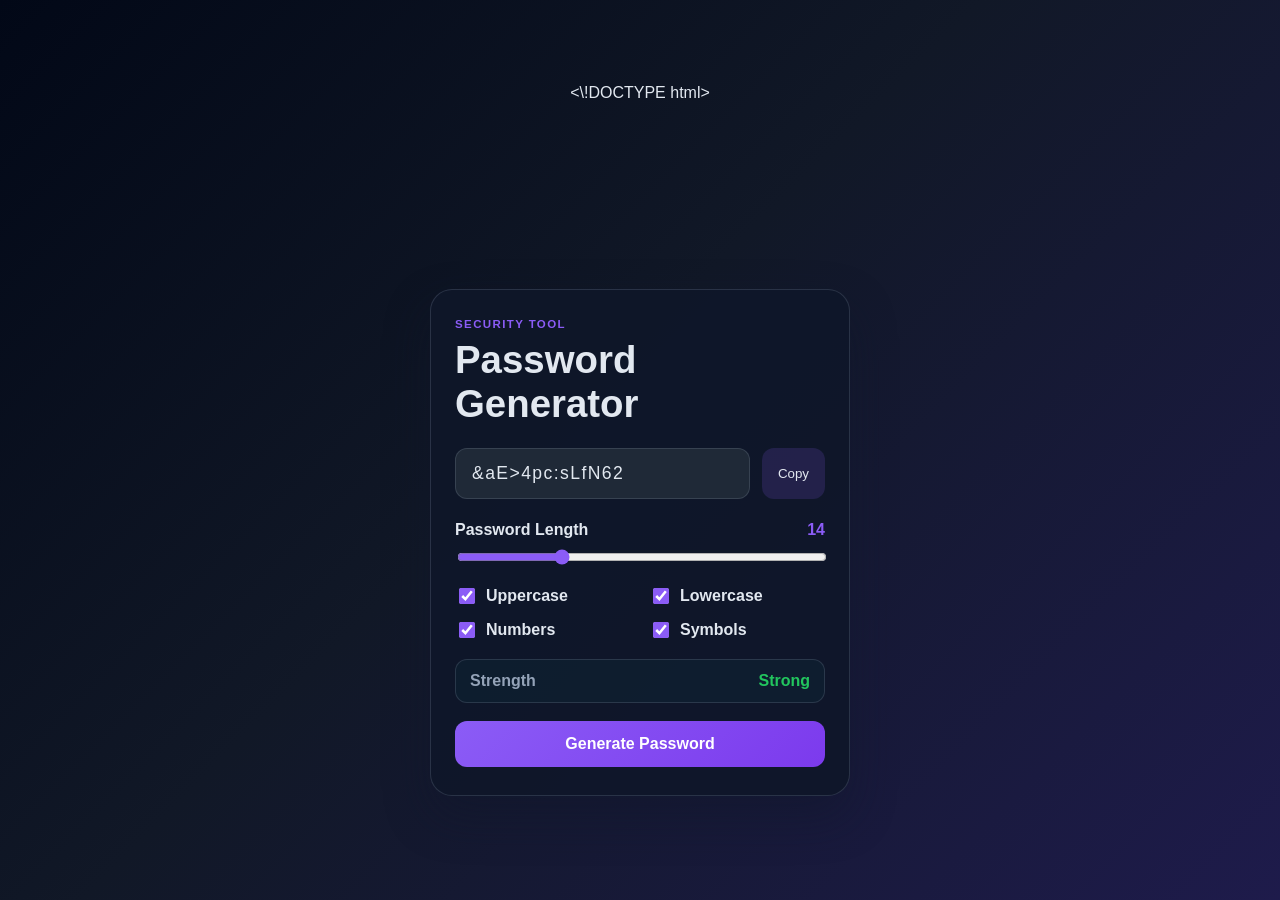
==== day-06-password-generator/index.html @ de3f6df9 "Add Password Generator project files including HTML, CSS, JS, and README" ====
<\!DOCTYPE html>
<html lang="en">
  <head>
    <meta charset="UTF-8" />
    <meta name="viewport" content="width=device-width, initial-scale=1.0" />
    <title>Password Generator</title>
    <link rel="stylesheet" href="style.css" />
  </head>
  <body>
    <main class="app">
      <div class="card">
        <p class="eyebrow">Security Tool</p>
        <h1>Password Generator</h1>

        <div class="password-box">
          <input
            type="text"
            id="passwordOutput"
            readonly
            aria-label="Generated password"
            value="P@ssw0rd!"
          />
          <button id="copyBtn" class="secondary-btn" type="button">Copy</button>
        </div>

        <div class="controls">
          <div class="label-row">
            <label for="lengthRange">Password Length</label>
            <span id="lengthValue">14</span>
          </div>
          <input id="lengthRange" type="range" min="8" max="30" value="14" />
        </div>

        <div class="options">
          <label class="check-item">
            <input type="checkbox" id="includeUppercase" checked />
            <span>Uppercase</span>
          </label>
          <label class="check-item">
            <input type="checkbox" id="includeLowercase" checked />
            <span>Lowercase</span>
          </label>
          <label class="check-item">
            <input type="checkbox" id="includeNumbers" checked />
            <span>Numbers</span>
          </label>
          <label class="check-item">
            <input type="checkbox" id="includeSymbols" checked />
            <span>Symbols</span>
          </label>
        </div>

        <div class="strength-box">
          <span>Strength</span>
          <strong id="strengthText">Strong</strong>
        </div>

        <button id="generateBtn" class="primary-btn" type="button">
          Generate Password
        </button>
      </div>
    </main>

    <script src="script.js"></script>
  </body>
</html>
---- day-06-password-generator/style.css ----
:root {
  --bg: #0f172a;
  --bg-soft: #111827;
  --card: rgba(15, 23, 42, 0.9);
  --panel: #1f2937;
  --border: rgba(148, 163, 184, 0.2);
  --text: #e2e8f0;
  --muted: #94a3b8;
  --primary: #8b5cf6;
  --primary-strong: #7c3aed;
  --accent: #22c55e;
  --danger: #f43f5e;
  --warning: #fbbf24;
  --shadow: rgba(15, 23, 42, 0.45);
}

* {
  box-sizing: border-box;
}

body {
  margin: 0;
  min-height: 100vh;
  font-family: Arial, Helvetica, sans-serif;
  background: linear-gradient(135deg, #020817, #111827 45%, #1e1b4b);
  color: var(--text);
  display: grid;
  place-items: center;
}

.app {
  width: min(100%, 460px);
  padding: 20px;
}

.card {
  background: var(--card);
  border: 1px solid var(--border);
  border-radius: 22px;
  padding: 28px 24px;
  box-shadow: 0 20px 45px var(--shadow);
}

.eyebrow {
  margin: 0 0 8px;
  color: var(--primary);
  letter-spacing: 0.12em;
  font-size: 0.72rem;
  text-transform: uppercase;
  font-weight: 700;
}

h1 {
  margin: 0 0 22px;
  font-size: clamp(2rem, 3vw, 2.5rem);
}

.password-box {
  display: flex;
  gap: 12px;
  margin-bottom: 22px;
}

.password-box input {
  flex: 1;
  min-width: 0;
  background: var(--panel);
  border: 1px solid var(--border);
  border-radius: 12px;
  padding: 14px 16px;
  color: var(--text);
  font-size: 1.1rem;
  letter-spacing: 0.08em;
}

button {
  border: none;
  border-radius: 12px;
  cursor: pointer;
  transition: transform 0.2s ease, opacity 0.2s ease;
}

button:hover {
  transform: translateY(-1px);
}

button:active {
  transform: translateY(0);
}

.secondary-btn {
  background: rgba(139, 92, 246, 0.16);
  color: var(--text);
  padding: 0 16px;
}

.primary-btn {
  width: 100%;
  margin-top: 18px;
  background: linear-gradient(135deg, var(--primary), var(--primary-strong));
  color: white;
  padding: 14px 18px;
  font-size: 1rem;
  font-weight: 700;
}

.controls {
  margin-bottom: 18px;
}

.label-row {
  display: flex;
  justify-content: space-between;
  align-items: center;
  margin-bottom: 8px;
  font-weight: 600;
}

#lengthValue {
  color: var(--primary);
  font-weight: 700;
}

input[type="range"] {
  width: 100%;
  accent-color: var(--primary);
}

.options {
  display: grid;
  grid-template-columns: repeat(2, minmax(0, 1fr));
  gap: 12px 18px;
  margin: 18px 0;
}

.check-item {
  display: flex;
  align-items: center;
  gap: 8px;
  color: var(--text);
  font-weight: 600;
}

.check-item input {
  accent-color: var(--primary);
  width: 16px;
  height: 16px;
}

.strength-box {
  display: flex;
  justify-content: space-between;
  align-items: center;
  padding: 12px 14px;
  border-radius: 12px;
  border: 1px solid var(--border);
  background: rgba(15, 118, 110, 0.08);
  color: var(--muted);
  font-weight: 600;
}

#strengthText {
  color: var(--accent);
}

@media (max-width: 430px) {
  .card {
    padding: 22px 18px;
  }

  .password-box {
    flex-direction: column;
  }

  .secondary-btn {
    padding: 12px 14px;
  }
}
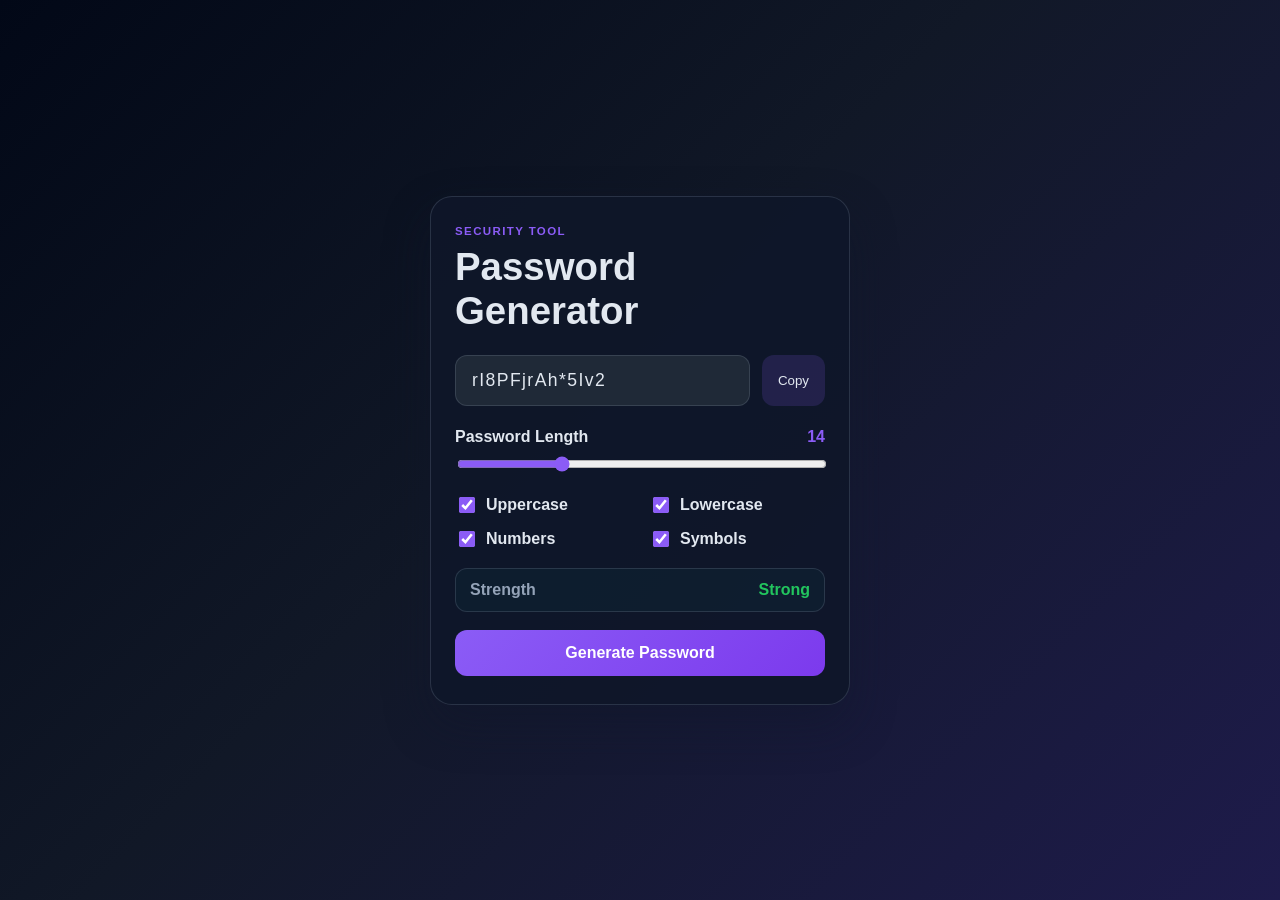
==== commit 78767a62: "modified the doctype" ====
--- a/day-06-password-generator/index.html
+++ b/day-06-password-generator/index.html
@@ -1,4 +1,4 @@
-<\!DOCTYPE html>
+<!DOCTYPE html>
 <html lang="en">
   <head>
     <meta charset="UTF-8" />
